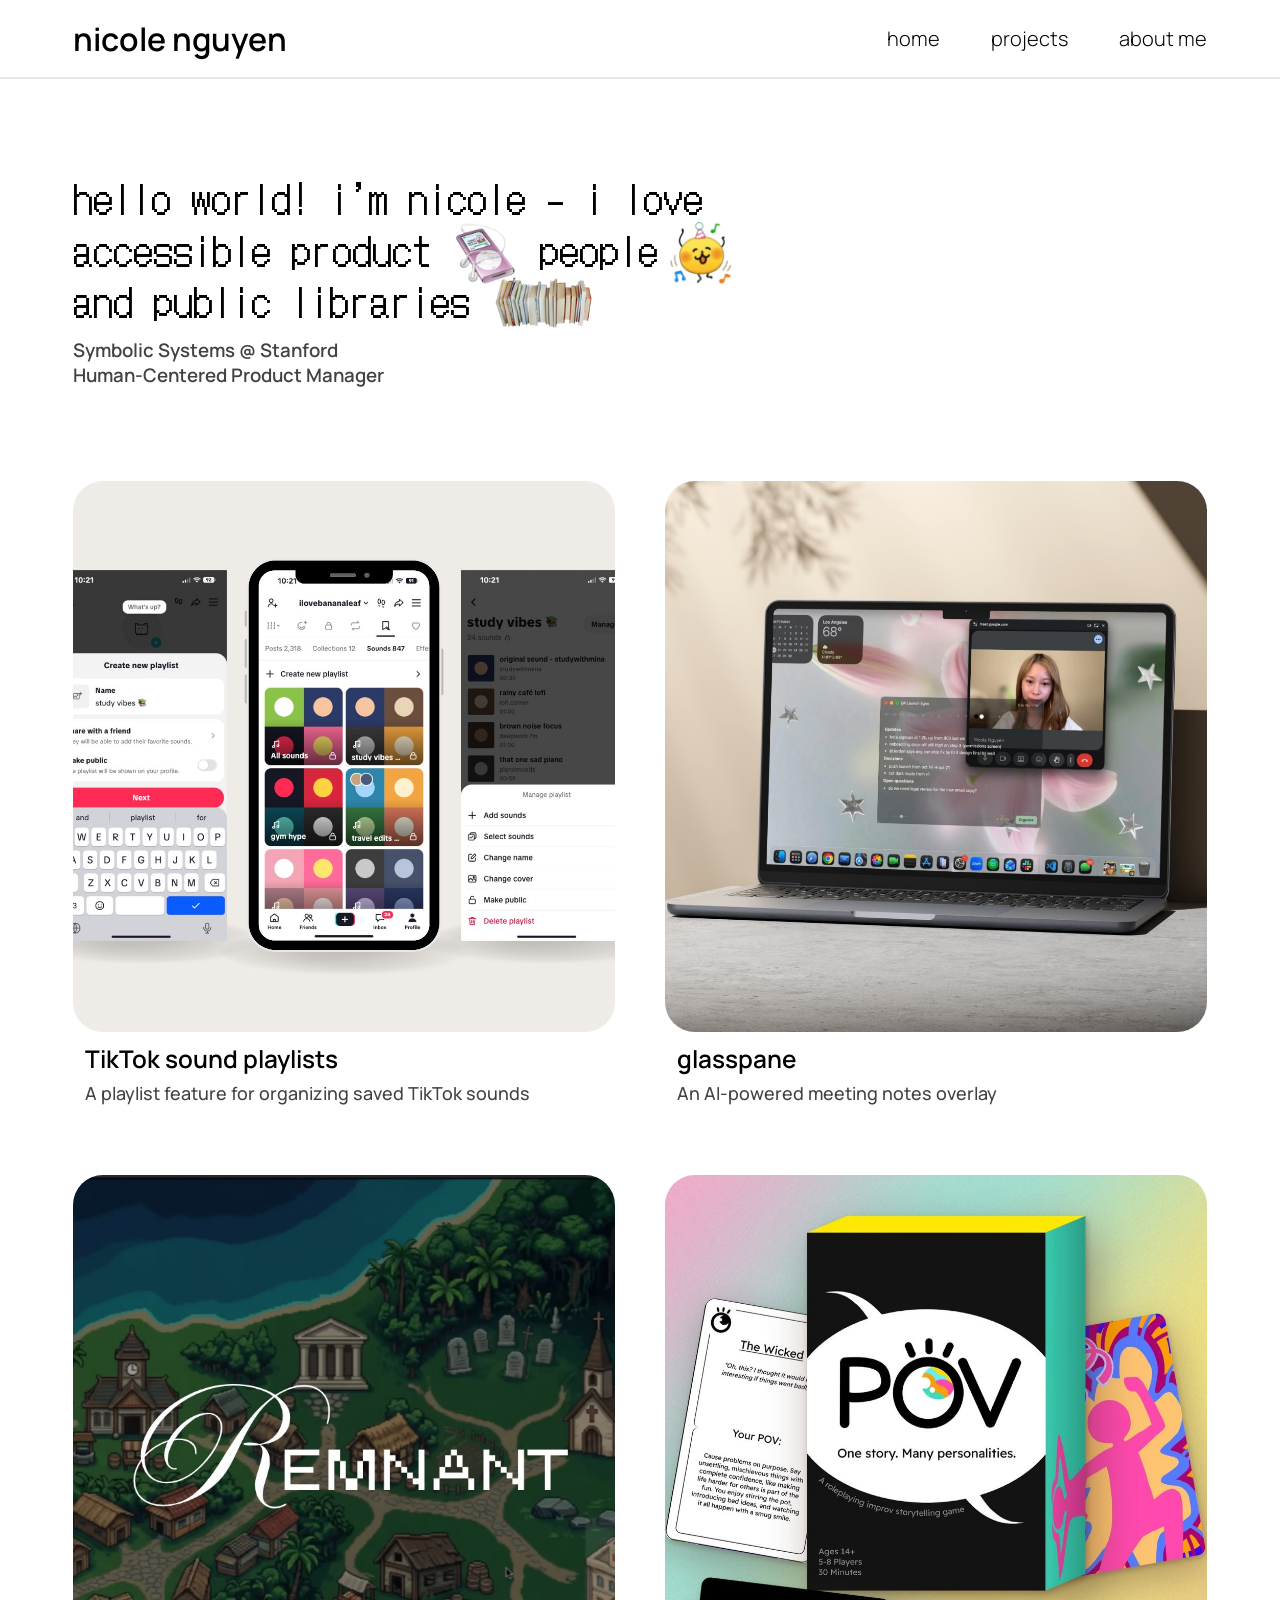
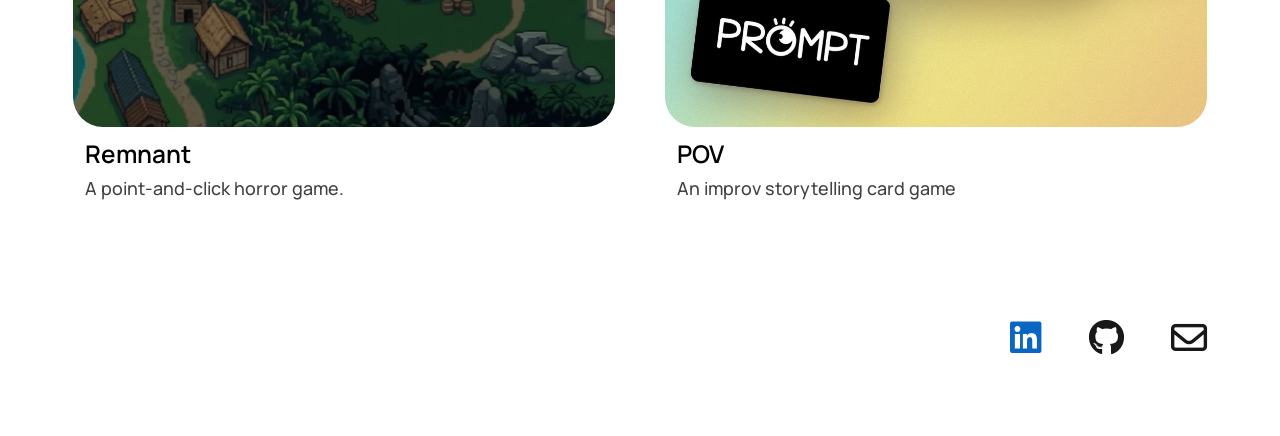
==== index.html @ 9eac242d "Add files via upload" ====
<!DOCTYPE html>
<html lang="en">
<head>
  <meta charset="UTF-8">
  <meta name="viewport" content="width=device-width, initial-scale=1">
  <title>Nicole Nguyen</title>
  <meta name="description" content="Nicole Nguyen: accessible product, people, and public libraries.">
  <link rel="preconnect" href="https://fonts.googleapis.com">
  <link rel="preconnect" href="https://fonts.gstatic.com" crossorigin>
  <link href="https://fonts.googleapis.com/css2?family=DotGothic16&family=Manrope:wght@200;300;400;500;600&display=swap" rel="stylesheet">
  <link rel="stylesheet" href="https://cdnjs.cloudflare.com/ajax/libs/font-awesome/6.5.1/css/all.min.css">
  <link rel="stylesheet" href="styles.css">
</head>
<body>

  <header class="site-header">
    <div class="wrap">
      <a class="logo" href="index.html">nicole nguyen</a>
      <nav class="menu" aria-label="Main">
        <a href="index.html" aria-current="page">home</a>
        <a href="index.html#projects">projects</a>
        <a href="about.html">about me</a>
      </nav>
    </div>
  </header>

  <main>
    <section class="hero wrap">
      <h1>
        hello world! i’m nicole - i love<br>
        accessible product <img class="sticker-inline flip" src="assets/sticker-product.png" alt="">
        people <img class="sticker-inline sticker-people" src="assets/sticker-people.png" alt=""><br>
        and public libraries <img class="sticker-inline sticker-lg" src="assets/sticker-libraries.png" alt="">
      </h1>
      <p class="hero-sub">Symbolic Systems @ Stanford<br>Human-Centered Product Manager</p>
    </section>

    <section id="projects" class="projects" aria-label="Projects">
      <a class="card" href="projects/tiktok.html">
        <div class="mockup" style="background-image: url('assets/mockup-tiktok.jpg')" aria-hidden="true"></div>
        <div class="card-text">
          <h2>TikTok sound playlists</h2>
          <p>A playlist feature for organizing saved TikTok sounds</p>
        </div>
      </a>
      <a class="card" href="projects/glasspane.html">
        <div class="mockup" style="background-image: url('assets/mockup-glasspane.jpg')" aria-hidden="true"></div>
        <div class="card-text">
          <h2>glasspane</h2>
          <p>An AI-powered meeting notes overlay</p>
        </div>
      </a>
      <a class="card" href="projects/remnant.html">
        <div class="mockup" style="background-image: url('assets/mockup-remnant.jpg')" aria-hidden="true"></div>
        <div class="card-text">
          <h2>Remnant</h2>
          <p>A point-and-click horror game.</p>
        </div>
      </a>
      <a class="card" href="projects/pov.html">
        <div class="mockup" style="background-image: url('assets/mockup-pov.jpg')" aria-hidden="true"></div>
        <div class="card-text">
          <h2>POV</h2>
          <p>An improv storytelling card game</p>
        </div>
      </a>
    </section>

  </main>

  <footer class="site-footer">
    <div class="wrap">
      <a href="https://www.linkedin.com/in/nicoleunguyen/" aria-label="LinkedIn"><i class="fa-brands fa-linkedin icon-linkedin"></i></a>
      <a href="https://github.com/bjorwol" aria-label="GitHub"><i class="fa-brands fa-github"></i></a>
      <a href="mailto:nicoleunnguyen@gmail.com" aria-label="Email"><i class="fa-regular fa-envelope"></i></a>
    </div>
  </footer>

</body>
</html>
---- styles.css ----
/* ---------- tokens (from Figma) ---------- */
:root {
  --ink: #000000;
  --ink-soft: #454141;
  --rule: #e7e7e7;
  --panel: #f1f1f1;
  --bg: #ffffff;
  --pixel: "DotGothic16", "Courier New", monospace;
  --sans: "Manrope", "Helvetica Neue", Arial, sans-serif;
  --page: 1440px;
  --gutter: clamp(20px, 5.7vw, 82px);
}

* { box-sizing: border-box; }
html { scroll-behavior: smooth; }
@media (prefers-reduced-motion: reduce) { html { scroll-behavior: auto; } }

body {
  margin: 0;
  background: var(--bg);
  color: var(--ink);
  font-family: var(--sans);
  -webkit-font-smoothing: antialiased;
}

img { max-width: 100%; display: block; }
a { color: inherit; text-decoration: none; }
a:focus-visible { outline: 2px solid var(--ink); outline-offset: 4px; border-radius: 4px; }

.wrap { max-width: var(--page); margin: 0 auto; padding: 0 var(--gutter); }

/* ---------- header ---------- */
.site-header { border-bottom: 2px solid var(--rule); }
.site-header .wrap {
  display: flex; align-items: center; justify-content: space-between;
  min-height: 77px; gap: 20px; flex-wrap: wrap;
}
.logo { font-weight: 600; font-size: clamp(26px, 2.5vw, 36px); }
.menu { display: flex; gap: clamp(24px, 4vw, 56px); font-weight: 300; font-size: 20px; }
.menu a:hover { text-decoration: underline; text-underline-offset: 4px; }

/* ---------- hero ---------- */
.hero { padding-top: clamp(80px, 11vw, 158px); padding-bottom: clamp(80px, 9vw, 130px); }
.hero h1 {
  font-family: var(--pixel); font-weight: 400;
  font-size: clamp(28px, 3.1vw, 45px); line-height: 1.3; margin: 0;
}
.sticker-inline {
  display: inline-block; vertical-align: middle; height: 1.6em; width: auto;
  margin: -0.4em 0.1em -0.3em;
}
.flip { transform: scaleX(-1); }

/* ---------- projects ---------- */
.projects {
  display: grid; grid-template-columns: repeat(2, 1fr); gap: 70px 50px;
  max-width: 1170px; margin: 0 auto; padding: 0 var(--gutter); box-sizing: content-box;
}
.mockup {
  width: 100%; aspect-ratio: 560 / 570;
  border-radius: 30px; background: var(--panel);
}
.card-text { padding: 10px 12px 0; }
.card h2 { font-weight: 600; font-size: clamp(22px, 1.9vw, 27px); margin: 0 0 6px; }
.card p { color: var(--ink-soft); font-weight: 500; font-size: clamp(17px, 1.4vw, 20px); margin: 0; }
a.card:hover h2 { text-decoration: underline; text-underline-offset: 4px; }

/* ---------- bio ---------- */
.bio {
  display: flex; align-items: center; justify-content: center; gap: 62px;
  padding: clamp(80px, 10vw, 150px) var(--gutter) 60px;
  max-width: var(--page); margin: 0 auto; position: relative;
}
.portrait { width: 305px; height: 305px; border-radius: 50%; object-fit: cover; object-position: center 30%; flex-shrink: 0; background: var(--panel); }
.bio-text { max-width: 831px; }
.bio-text h2 { font-family: var(--pixel); font-weight: 400; font-size: 30px; margin: 0 0 14px; display: flex; align-items: center; gap: 14px; }
.bio-text h2 img { height: 60px; width: auto; }
.bio-text p { color: var(--ink-soft); font-size: 20px; line-height: 1.35; margin: 0 0 7px; }

/* ---------- resume columns ---------- */
.resume {
  display: grid; grid-template-columns: 1fr 1fr; gap: 60px;
  max-width: 1170px; margin: 0 auto; padding: 40px var(--gutter) 90px;
  position: relative;
}
.resume-col { display: flex; flex-direction: column; gap: 40px; }
.block h3 { font-weight: 600; font-size: 27px; margin: 0 0 14px; display: flex; align-items: flex-end; gap: 10px; }
.block h3 img { height: 105px; width: auto; margin-bottom: -10px; }
.block ul { list-style: none; margin: 0 0 0 10px; padding: 0 0 0 20px; border-left: 2px solid var(--ink-soft); }
.block li { margin-bottom: 28px; font-size: 20px; line-height: 1.2; }
.block li:last-child { margin-bottom: 4px; }
.org { font-weight: 500; }
.year { font-size: 16px; color: var(--ink-soft); margin-left: 6px; }
.title { display: block; font-weight: 300; color: var(--ink-soft); margin-top: 4px; }
.sticker-float { position: absolute; width: 105px; height: auto; }

/* ---------- photo strip ---------- */
.photos { display: grid; grid-template-columns: 601fr 552fr 560fr; overflow: hidden; }
.photos img { width: 100%; height: clamp(200px, 26.8vw, 386px); object-fit: cover; background: var(--panel); }

/* ---------- footer ---------- */
.site-footer .wrap { display: flex; justify-content: flex-end; gap: 47px; padding-top: 120px; padding-bottom: 80px; }
.site-footer i { font-size: 36px; color: #191717; }
.site-footer .icon-linkedin { color: #0A66C2; }

/* ---------- project detail page ---------- */
.detail { max-width: 1065px; margin: 0 auto; padding: clamp(60px, 9vw, 130px) var(--gutter) 90px; box-sizing: content-box; }
.detail h1 { font-family: var(--pixel); font-weight: 400; font-size: clamp(32px, 3.1vw, 45px); margin: 0 0 40px; }
.detail-hero { width: 100%; aspect-ratio: 1046 / 600; border-radius: 30px; background: var(--panel); object-fit: cover; }
.meta { display: grid; grid-template-columns: repeat(4, 1fr); gap: 30px; padding: 30px 0 0; }
.meta h2 { font-weight: 600; font-size: 24px; margin: 0 0 8px; }
.meta p, .meta li { color: var(--ink-soft); font-weight: 600; font-size: 20px; margin: 0; line-height: 1.35; }
.meta ul { list-style: none; padding: 0; margin: 0; }
.overview { margin-top: 90px; }
.overview h2 { font-weight: 600; font-size: 40px; margin: 0 0 24px; }
.overview p { color: var(--ink-soft); font-size: 24px; line-height: 1.4; margin: 0 0 20px; max-width: 1046px; }
.back { display: inline-block; margin-top: 50px; font-size: 20px; font-weight: 500; text-decoration: underline; text-underline-offset: 4px; }

/* ---------- responsive ---------- */
@media (max-width: 960px) {
  .projects { grid-template-columns: 1fr; gap: 40px; padding: 0 var(--gutter); }
  .bio { flex-direction: column; text-align: left; gap: 30px; }
  .portrait { width: 220px; height: 220px; }
  .resume { grid-template-columns: 1fr; }
  .sticker-float { display: none; }
  .meta { grid-template-columns: 1fr 1fr; padding-left: 0; }
  .photos { grid-template-columns: 1fr; }
  .site-footer .wrap { justify-content: center; padding-top: 70px; }
}
.sticker-lg { height: 2.4em; margin-top: -0.8em; margin-bottom: -0.7em; }

/* ---------- hover motion ---------- */
.mockup,
.sticker-inline, .bio-text h2 img, .block h3 img, .sticker-float {
  transition: transform 0.25s ease;
}
.card { display: block; }
.card:hover .mockup, .card:focus-visible .mockup { transform: scale(1.03); }
.sticker-inline:hover, .bio-text h2 img:hover, .block h3 img:hover, .sticker-float:hover { transform: scale(1.12); }
.flip:hover { transform: scale(-1.12, 1.12); }

/* TikTok work-in-progress card */
.card-wip { cursor: default; outline: none; }
.card-wip:focus-visible .mockup { outline: 2px solid var(--ink); outline-offset: 4px; }
.card-wip .mockup { display: flex; align-items: center; justify-content: center; }
.wip-label {
  font-family: var(--pixel); font-size: clamp(24px, 2.4vw, 36px); line-height: 1.3;
  text-align: center; color: var(--ink);
  opacity: 0; transition: opacity 0.25s ease;
}
.card-wip:hover .wip-label, .card-wip:focus-visible .wip-label { opacity: 1; }
@media (hover: none) { .wip-label { opacity: 1; } }

@media (prefers-reduced-motion: reduce) {
  .mockup, .sticker-inline, .bio-text h2 img, .block h3 img, .sticker-float, .wip-label { transition: none; }
}

/* ---------- case study sections ---------- */
.case { margin-top: 90px; }
.case h2 { font-weight: 600; font-size: 40px; margin: 0 0 24px; }
.case p { color: var(--ink-soft); font-size: 24px; line-height: 1.4; margin: 0; max-width: 1046px; }
.boxes { display: grid; gap: 24px; margin-top: 32px; }
.boxes-3 { grid-template-columns: repeat(3, 1fr); }
.boxes-2 { grid-template-columns: repeat(2, 1fr); }
.box { background: var(--panel); border-radius: 30px; padding: 32px; }
.box h3 { font-weight: 600; font-size: 24px; line-height: 1.35; margin: 0 0 12px; }
.box p { font-size: 20px; line-height: 1.4; }
.detail .overview { margin-top: 90px; }
.detail-photos { display: grid; grid-template-columns: repeat(3, 1fr); margin-top: 0; }
.detail-photos img { width: 100%; height: clamp(200px, 26.8vw, 386px); object-fit: cover; }
.detail + .detail-photos { margin-top: 0; }
@media (max-width: 960px) {
  .boxes-3, .boxes-2 { grid-template-columns: 1fr; }
  .detail-photos { grid-template-columns: 1fr; }
}

/* ---------- mobile and tablet refinements ---------- */
@media (max-width: 960px) {
  /* keep the 3 project cards side by side on tablets */
  .projects { grid-template-columns: repeat(2, 1fr); gap: 48px 24px; }
  .card-text { padding: 10px 4px 0; }
  .wip-label { font-size: clamp(16px, 2.6vw, 24px); }
  .case { margin-top: 64px; }
  .case h2, .overview h2 { font-size: clamp(28px, 4vw, 36px); margin-bottom: 16px; }
  .case p, .overview p { font-size: clamp(17px, 2.4vw, 22px); }
  .box { padding: 24px; }
  .box h3 { font-size: 20px; }
  .box p { font-size: 17px; }
}
@media (max-width: 700px) {
  /* stack cards on phones, capped so they don't balloon */
  .projects { grid-template-columns: 1fr; gap: 40px; max-width: 460px; }
  .card-text { padding: 10px 12px 0; }
  .wip-label { font-size: 26px; }
}
@media (max-width: 600px) {
  /* let the hero text wrap naturally instead of at the desktop line breaks */
  .hero h1 br { display: none; }
  .hero { padding-top: 56px; padding-bottom: 56px; }
  .bio { padding-top: 72px; }
  .bio-text h2 { font-size: 24px; }
  .bio-text h2 img { height: 44px; }
  .bio-text p { font-size: 17px; }
  .block h3 { font-size: 24px; }
  .block h3 img { height: 80px; }
  .block li { font-size: 17px; }
  .detail { padding-top: 48px; }
  .detail h1 { margin-bottom: 24px; }
  .detail-hero { border-radius: 20px; }
  .meta { gap: 24px 16px; }
  .meta h2 { font-size: 20px; }
  .meta p, .meta li { font-size: 16px; }
  .case { margin-top: 48px; }
  .box { border-radius: 20px; }
  .boxes { gap: 16px; margin-top: 24px; }
  .site-footer .wrap { gap: 36px; padding-top: 56px; padding-bottom: 48px; }
}
@media (max-width: 480px) {
  /* header on one line */
  .site-header .wrap { flex-wrap: nowrap; min-height: 64px; }
  .logo { font-size: 20px; white-space: nowrap; }
  .menu { gap: 16px; font-size: 15px; white-space: nowrap; }
}
@media (max-width: 380px) {
  .site-header .wrap { flex-wrap: wrap; justify-content: space-between; padding-top: 14px; padding-bottom: 14px; row-gap: 8px; }
  .menu { gap: 14px; }
}
@media (max-width: 380px) {
  .hero h1 { font-size: 24px; }
}
/* touch screens: skip the hover grow so nothing gets stuck enlarged after a tap */
@media (hover: none) {
  .card:hover .mockup, .sticker-inline:hover, .bio-text h2 img:hover,
  .block h3 img:hover, .sticker-float:hover { transform: none; }
  .flip:hover { transform: scaleX(-1); }
}
/* mockup and hero images: grey shows until the image file is added to assets/ */
.mockup, .detail-hero { background-color: var(--panel); background-size: cover; background-position: center; background-repeat: no-repeat; }
/* pull the "people" sticker closer to its word, like the Figma layout */
.sticker-people { margin-left: -0.25em; }
/* land "about me" closer to the bio instead of in the whitespace above it */
#about { scroll-margin-top: calc(48px - clamp(80px, 10vw, 150px)); }
@media (max-width: 600px) { #about { scroll-margin-top: -24px; } }

/* photo row that sits between two case study sections */
.detail-rest { padding-top: 90px; }
.detail-rest > .case:first-child { margin-top: 0; }
.photo-slot { background: var(--panel); height: clamp(200px, 26.8vw, 386px); }
@media (max-width: 960px) { .detail-rest { padding-top: 64px; } .detail:not(.detail-rest) { padding-bottom: 64px; } }
@media (max-width: 600px) { .detail-rest { padding-top: 48px; } .detail:not(.detail-rest) { padding-bottom: 48px; } }

.detail-photos-2 { grid-template-columns: repeat(2, 1fr); }
.detail-photos-2 img { height: auto; aspect-ratio: 720 / 386; }
@media (max-width: 960px) { .detail-photos-2 { grid-template-columns: 1fr; } }
/* keep each box's text vertically centered when boxes in a row share a height */
.box { display: flex; flex-direction: column; justify-content: center; }

/* subtitle under the hero heading: Manrope SemiBold 30 */
.hero-sub { font-family: 'Manrope', sans-serif; font-weight: 600; font-size: clamp(15px, 1.46vw, 21px); line-height: 1.35; color: var(--ink-soft); margin: 12px 0 0; }
@media (max-width: 600px) { .hero-sub { margin-top: 10px; } }

/* equal breathing room above the title and below the subtitle */
.hero { padding-top: clamp(44px, 7.2vw, 104px); padding-bottom: clamp(44px, 7.2vw, 104px); }
@media (max-width: 600px) { .hero { padding-top: 40px; padding-bottom: 40px; } }

/* about page: same breathing room under the header as the home title */
.about-page .bio { padding-top: clamp(44px, 7.2vw, 104px); }
@media (max-width: 600px) { .about-page .bio { padding-top: 40px; } }

/* captioned figure inside a case study section */
.case-figure { margin: 32px 0 0; }
.case-figure img { display: block; width: 100%; height: auto; border-radius: 30px; }
.case-figure figcaption { margin-top: 16px; font-size: 18px; line-height: 1.4; color: var(--ink-soft); }
@media (max-width: 600px) { .case-figure img { border-radius: 20px; } .case-figure figcaption { font-size: 15px; } }
/* mind map shown at a comfortable size instead of the full column */
.case-figure { max-width: 560px; }
.case-figure { margin-left: auto; margin-right: auto; }
.case-figure figcaption { text-align: center; }

/* figures sit 90px below the paragraph, like a full section gap */
.case-figure { margin-top: 90px; }
/* two figures side by side (POV concept map + MDA), each the size of Remnant's mind map */
.figure-pair {
  display: grid; grid-template-columns: repeat(2, minmax(0, 560px)); gap: 32px; justify-content: center;
  width: min(1152px, calc(100vw - 2 * var(--gutter))); margin: 90px 0 0 50%; transform: translateX(-50%);
}
.figure-pair .case-figure { margin: 0; max-width: none; }
/* two-image row with a caption under each image */
.row-fig { margin: 0; }
.row-fig figcaption { max-width: 560px; margin: 16px auto 0; padding: 0 16px; text-align: center; font-size: 18px; line-height: 1.4; color: var(--ink-soft); }
.row-fig figcaption strong { font-weight: 600; }
.detail-photos-2 .photo-slot { height: auto; aspect-ratio: 720 / 386; background-size: cover; background-position: center; }
@media (max-width: 960px) {
  .case-figure, .figure-pair { margin-top: 64px; }
  .row-fig + .row-fig { margin-top: 24px; }
}
@media (max-width: 600px) {
  .case-figure, .figure-pair { margin-top: 48px; }
  .figure-pair { grid-template-columns: 1fr; gap: 32px; }
  .row-fig figcaption { font-size: 15px; }
}
.figure-pair img { aspect-ratio: 560 / 394; object-fit: cover; }

/* back link placed after a closing photo row */
.detail-back { padding-top: 50px; padding-bottom: 0; }
.detail-back .back { margin-top: 0; }
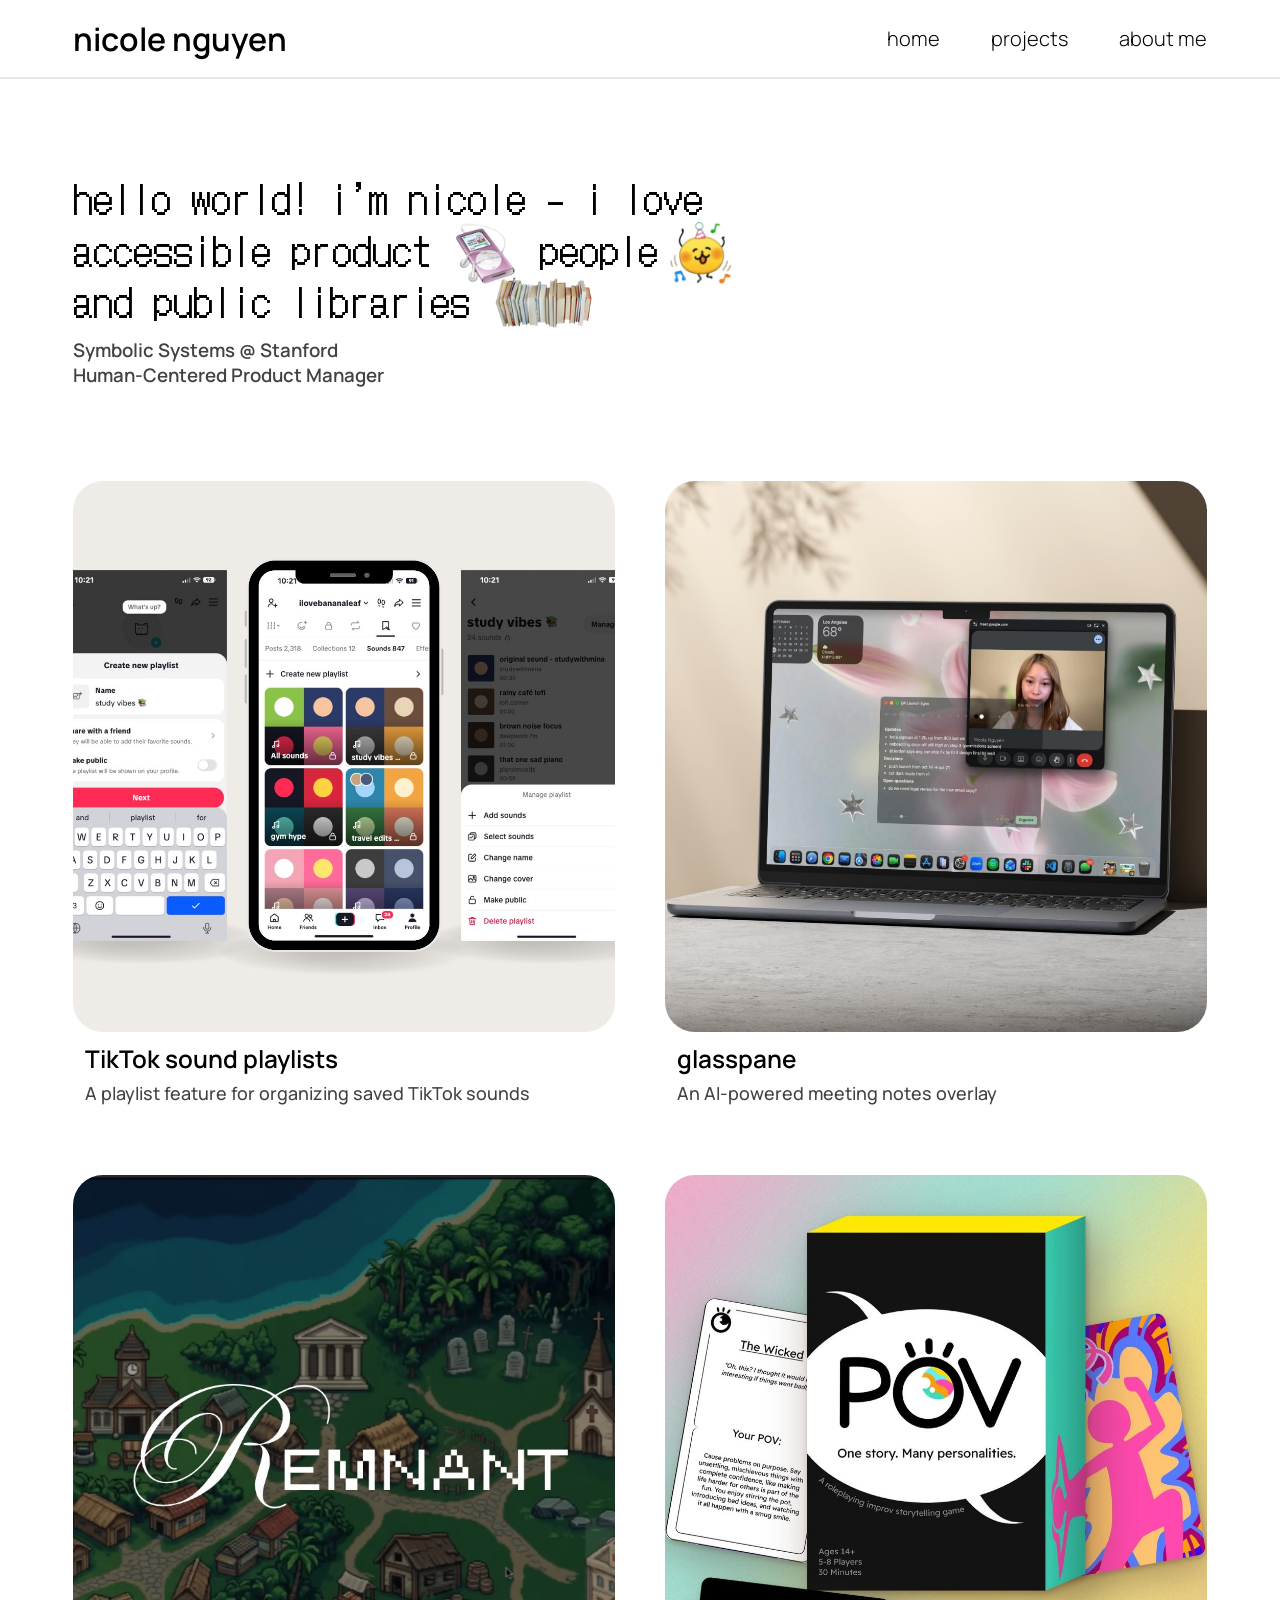
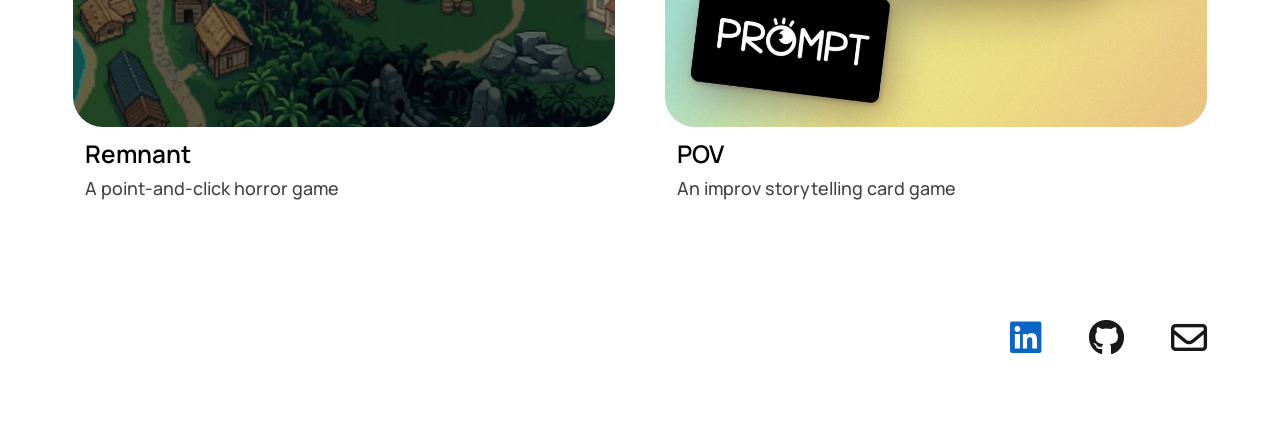
==== commit 3ad0fe80: "Update game description for Remnant Removed the period from the game description." ====
--- a/index.html
+++ b/index.html
@@ -3,7 +3,7 @@
 <head>
   <meta charset="UTF-8">
   <meta name="viewport" content="width=device-width, initial-scale=1">
-  <title>Nicole Nguyen</title>
+  <title>nicole nguyen</title>
   <meta name="description" content="Nicole Nguyen: accessible product, people, and public libraries.">
   <link rel="preconnect" href="https://fonts.googleapis.com">
   <link rel="preconnect" href="https://fonts.gstatic.com" crossorigin>
@@ -54,7 +54,7 @@
         <div class="mockup" style="background-image: url('assets/mockup-remnant.jpg')" aria-hidden="true"></div>
         <div class="card-text">
           <h2>Remnant</h2>
-          <p>A point-and-click horror game.</p>
+          <p>A point-and-click horror game</p>
         </div>
       </a>
       <a class="card" href="projects/pov.html">
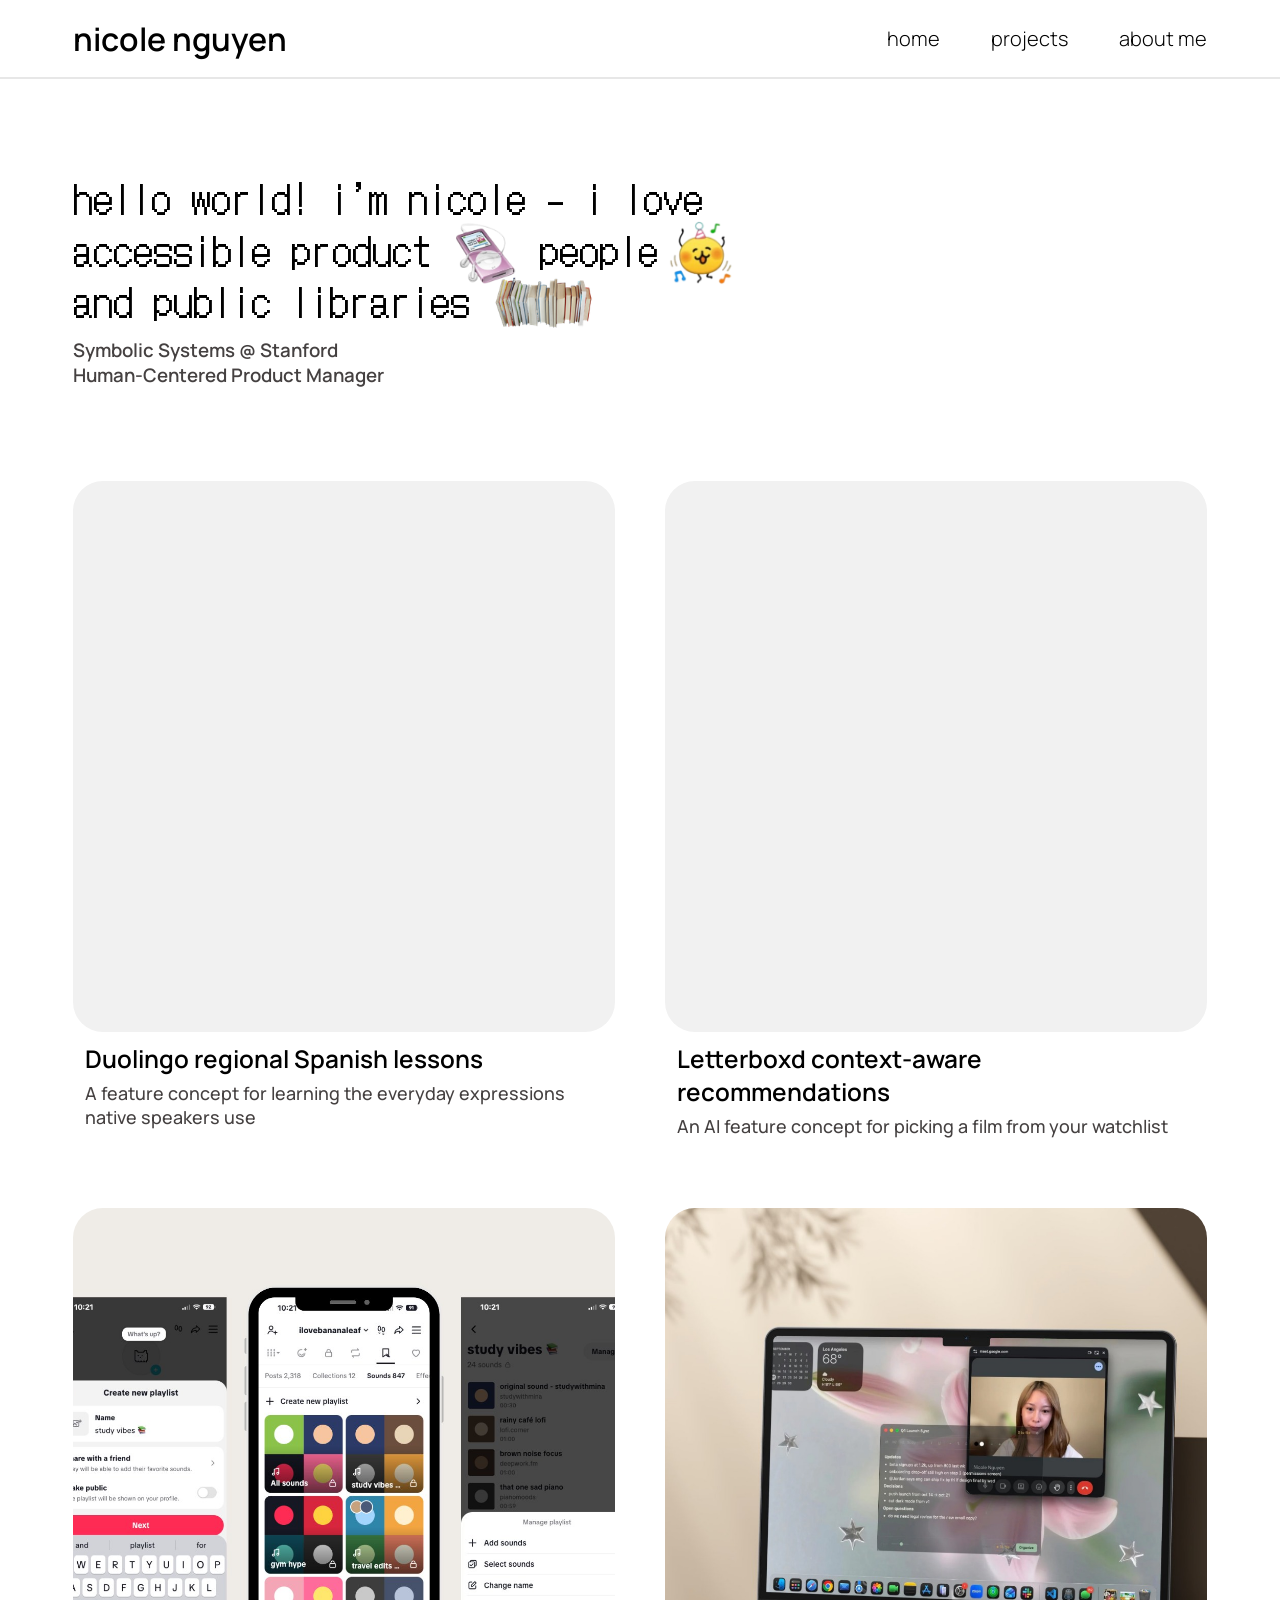
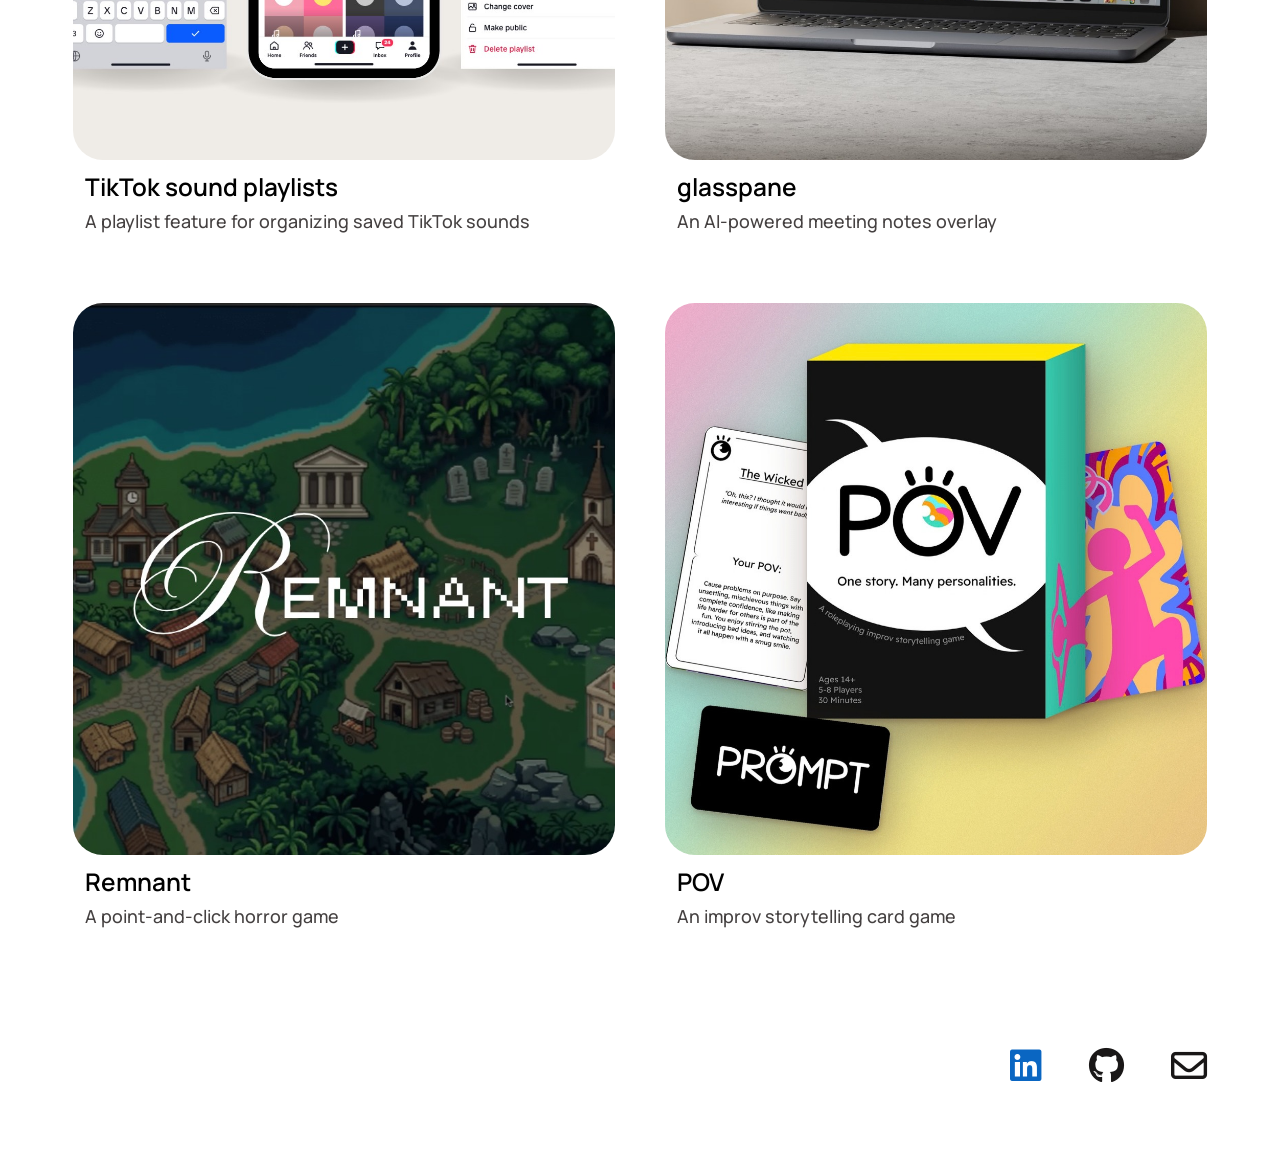
==== commit 1a156d6d: "Add files via upload add Duolingo and letterboxd case studies" ====
--- a/index.html
+++ b/index.html
@@ -3,8 +3,18 @@
 <head>
   <meta charset="UTF-8">
   <meta name="viewport" content="width=device-width, initial-scale=1">
-  <title>nicole nguyen</title>
-  <meta name="description" content="Nicole Nguyen: accessible product, people, and public libraries.">
+  <title>Nicole Nguyen</title>
+  <meta name="description" content="Human-centered product manager studying Human-Computer Interaction at Stanford. Case studies in product scoping, usability testing, and AI product design.">
+  <meta property="og:type" content="website">
+  <meta property="og:site_name" content="Nicole Nguyen">
+  <meta property="og:title" content="Nicole Nguyen | Product Portfolio">
+  <meta property="og:description" content="Human-centered product manager studying Human-Computer Interaction at Stanford. Case studies in product scoping, usability testing, and AI product design.">
+  <meta property="og:url" content="https://nicoleunguyen.com/">
+  <meta property="og:image" content="https://nicoleunguyen.com/assets/og-image.jpg">
+  <meta name="twitter:card" content="summary_large_image">
+  <link rel="icon" href="favicon.ico" sizes="any">
+  <link rel="icon" type="image/png" sizes="32x32" href="favicon-32.png">
+  <link rel="apple-touch-icon" href="apple-touch-icon.png">
   <link rel="preconnect" href="https://fonts.googleapis.com">
   <link rel="preconnect" href="https://fonts.gstatic.com" crossorigin>
   <link href="https://fonts.googleapis.com/css2?family=DotGothic16&family=Manrope:wght@200;300;400;500;600&display=swap" rel="stylesheet">
@@ -36,6 +46,20 @@
     </section>
 
     <section id="projects" class="projects" aria-label="Projects">
+      <a class="card" href="projects/duolingo.html">
+        <div class="mockup" style="background-image: url('assets/mockup-duolingo.jpg')" aria-hidden="true"></div>
+        <div class="card-text">
+          <h2>Duolingo regional Spanish lessons</h2>
+          <p>A feature concept for learning the everyday expressions native speakers use</p>
+        </div>
+      </a>
+      <a class="card" href="projects/letterboxd.html">
+        <div class="mockup" style="background-image: url('assets/mockup-letterboxd.jpg')" aria-hidden="true"></div>
+        <div class="card-text">
+          <h2>Letterboxd context-aware recommendations</h2>
+          <p>An AI feature concept for picking a film from your watchlist</p>
+        </div>
+      </a>
       <a class="card" href="projects/tiktok.html">
         <div class="mockup" style="background-image: url('assets/mockup-tiktok.jpg')" aria-hidden="true"></div>
         <div class="card-text">
--- a/styles.css
+++ b/styles.css
@@ -285,22 +285,81 @@
   width: min(1152px, calc(100vw - 2 * var(--gutter))); margin: 90px 0 0 50%; transform: translateX(-50%);
 }
 .figure-pair .case-figure { margin: 0; max-width: none; }
+.figure-pair img { aspect-ratio: 560 / 394; object-fit: cover; }
 /* two-image row with a caption under each image */
 .row-fig { margin: 0; }
 .row-fig figcaption { max-width: 560px; margin: 16px auto 0; padding: 0 16px; text-align: center; font-size: 18px; line-height: 1.4; color: var(--ink-soft); }
 .row-fig figcaption strong { font-weight: 600; }
 .detail-photos-2 .photo-slot { height: auto; aspect-ratio: 720 / 386; background-size: cover; background-position: center; }
+
+/* portrait phone mockups inside a case study column */
+.phone-row { display: grid; gap: 32px; margin-top: 32px; }
+.phone-row-1 { grid-template-columns: minmax(0, 420px); justify-content: center; }
+.phone-row-2 { grid-template-columns: repeat(2, minmax(0, 1fr)); }
+.phone-row-3 { grid-template-columns: repeat(3, minmax(0, 1fr)); }
+.phone-row figure { margin: 0; }
+.phone-row img { width: 100%; height: auto; border-radius: 30px; background: var(--panel); }
+.phone-row figcaption { margin-top: 16px; font-size: 18px; line-height: 1.4; color: var(--ink-soft); text-align: center; }
+.phone-row figcaption strong { display: block; font-weight: 600; color: var(--ink); margin-bottom: 4px; }
+
+/* scoring formula callout */
+.formula { background: var(--panel); border-radius: 30px; padding: 32px; margin-top: 32px; }
+.formula-eq { font-weight: 600; font-size: 28px; color: var(--ink); margin: 0 0 20px; }
+.formula-key { list-style: none; margin: 0; padding: 0; }
+.formula-key li { color: var(--ink-soft); font-size: 20px; line-height: 1.5; }
+.formula-key strong { font-weight: 600; color: var(--ink); }
+.formula-note { font-size: 17px; line-height: 1.45; color: var(--ink-soft); margin: 20px 0 0; font-style: italic; }
+
+/* table inside a case study */
+.table-wrap { margin-top: 32px; overflow-x: auto; }
+.case-table { border-collapse: collapse; width: 100%; font-size: 20px; color: var(--ink-soft); }
+.case-table th, .case-table td { text-align: left; padding: 18px 20px; border-bottom: 2px solid var(--rule); vertical-align: top; line-height: 1.4; }
+.case-table thead th { font-weight: 600; color: var(--ink); font-size: 20px; }
+.case-table tbody th { font-weight: 600; color: var(--ink); white-space: nowrap; }
+.case-table tbody tr:last-child th, .case-table tbody tr:last-child td { border-bottom: 0; }
+
+/* a short line of emphasis after a set of boxes */
+.case-note { margin-top: 32px !important; font-weight: 500; color: var(--ink) !important; }
+
+/* back link placed after a closing photo row */
+.detail-back { padding-top: 50px; padding-bottom: 0; }
+.detail-back .back { margin-top: 0; }
+
 @media (max-width: 960px) {
   .case-figure, .figure-pair { margin-top: 64px; }
   .row-fig + .row-fig { margin-top: 24px; }
+  .phone-row-3 { grid-template-columns: repeat(2, minmax(0, 1fr)); }
+  .formula-eq { font-size: 23px; }
+  .formula-key li { font-size: 17px; }
+  .case-table { font-size: 17px; }
+  .case-table th, .case-table td { padding: 14px; }
 }
 @media (max-width: 600px) {
   .case-figure, .figure-pair { margin-top: 48px; }
   .figure-pair { grid-template-columns: 1fr; gap: 32px; }
   .row-fig figcaption { font-size: 15px; }
-}
-.figure-pair img { aspect-ratio: 560 / 394; object-fit: cover; }
-
-/* back link placed after a closing photo row */
-.detail-back { padding-top: 50px; padding-bottom: 0; }
-.detail-back .back { margin-top: 0; }
+  .phone-row { gap: 24px; }
+  .phone-row-2, .phone-row-3 { grid-template-columns: 1fr; max-width: 360px; margin-left: auto; margin-right: auto; }
+  .phone-row img { border-radius: 20px; }
+  .phone-row figcaption { font-size: 15px; }
+  .formula { border-radius: 20px; padding: 24px; }
+  .formula-eq { font-size: 20px; }
+  .case-table th, .case-table td { padding: 12px 10px; font-size: 15px; }
+  .case-table tbody th { white-space: normal; }
+}
+.formula-key li { margin-bottom: 10px; }
+.formula-key li:last-child { margin-bottom: 0; }
+
+/* single centred screen band, same height as a 2-up row */
+.detail-photos-1 { grid-template-columns: minmax(0, 720px); justify-content: center; }
+.detail-photos-1 img { height: auto; aspect-ratio: 720 / 386; }
+.detail-photos-3 img { height: auto; aspect-ratio: 480 / 386; }
+.detail-photos-3 .row-fig figcaption { max-width: 420px; }
+@media (max-width: 960px) {
+  .detail-photos-3 { grid-template-columns: 1fr; }
+  .detail-photos-3 .row-fig + .row-fig, .detail-photos-1 .row-fig + .row-fig { margin-top: 24px; }
+}
+
+/* four boxes sit as a 2x2 grid rather than one narrow row */
+.boxes-4 { grid-template-columns: repeat(2, 1fr); }
+@media (max-width: 960px) { .boxes-4 { grid-template-columns: 1fr; } }
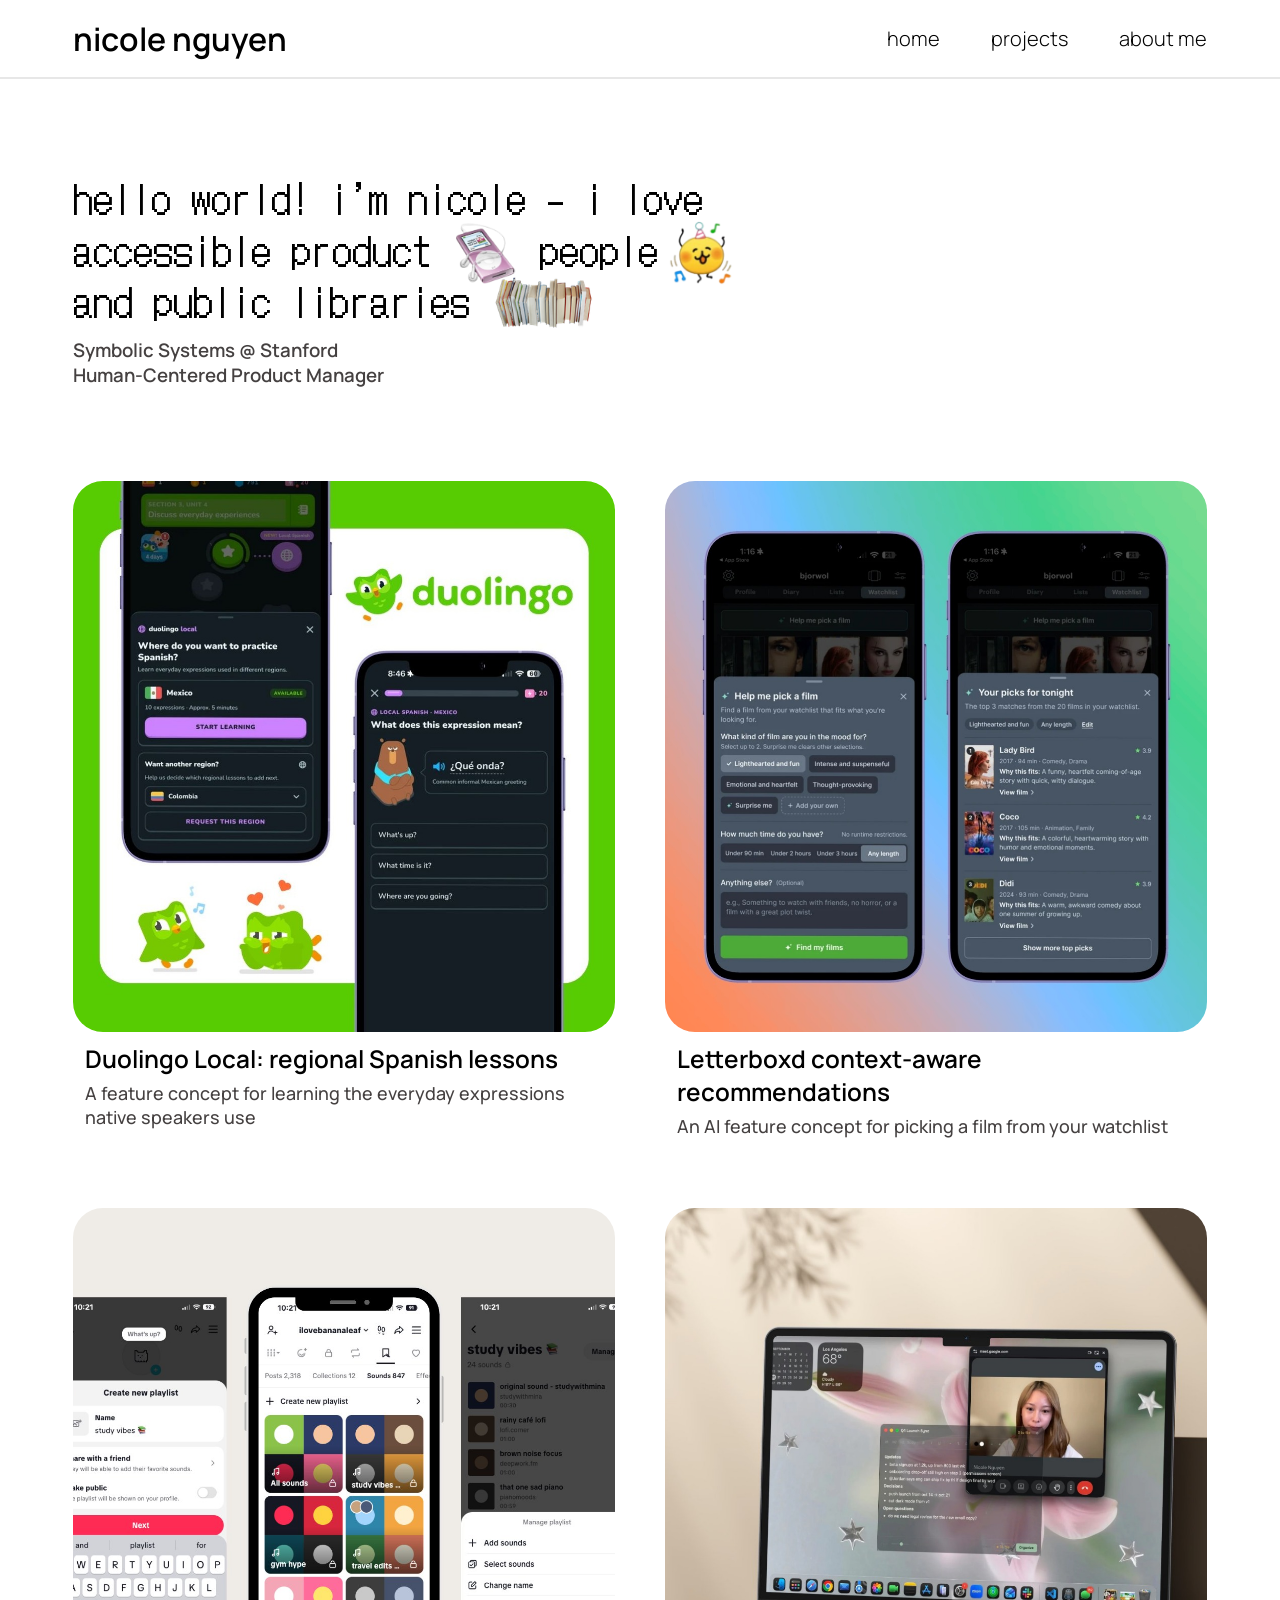
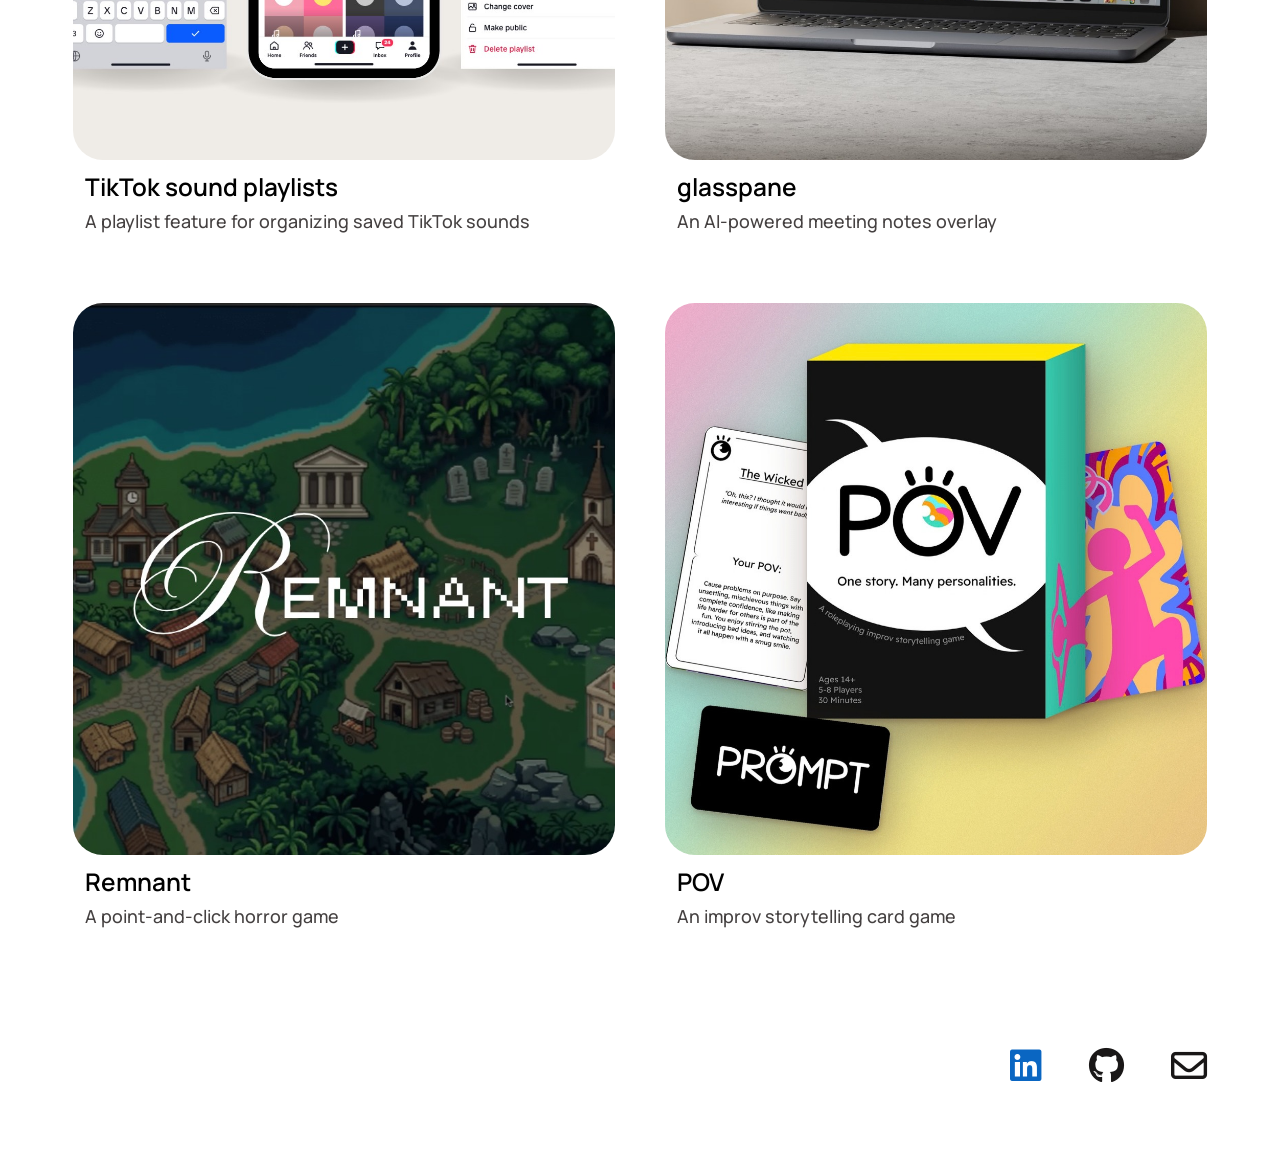
==== commit ad719305: "Update project title for Duolingo card" ====
--- a/index.html
+++ b/index.html
@@ -49,7 +49,7 @@
       <a class="card" href="projects/duolingo.html">
         <div class="mockup" style="background-image: url('assets/mockup-duolingo.jpg')" aria-hidden="true"></div>
         <div class="card-text">
-          <h2>Duolingo regional Spanish lessons</h2>
+          <h2>Duolingo Local: regional Spanish lessons</h2>
           <p>A feature concept for learning the everyday expressions native speakers use</p>
         </div>
       </a>
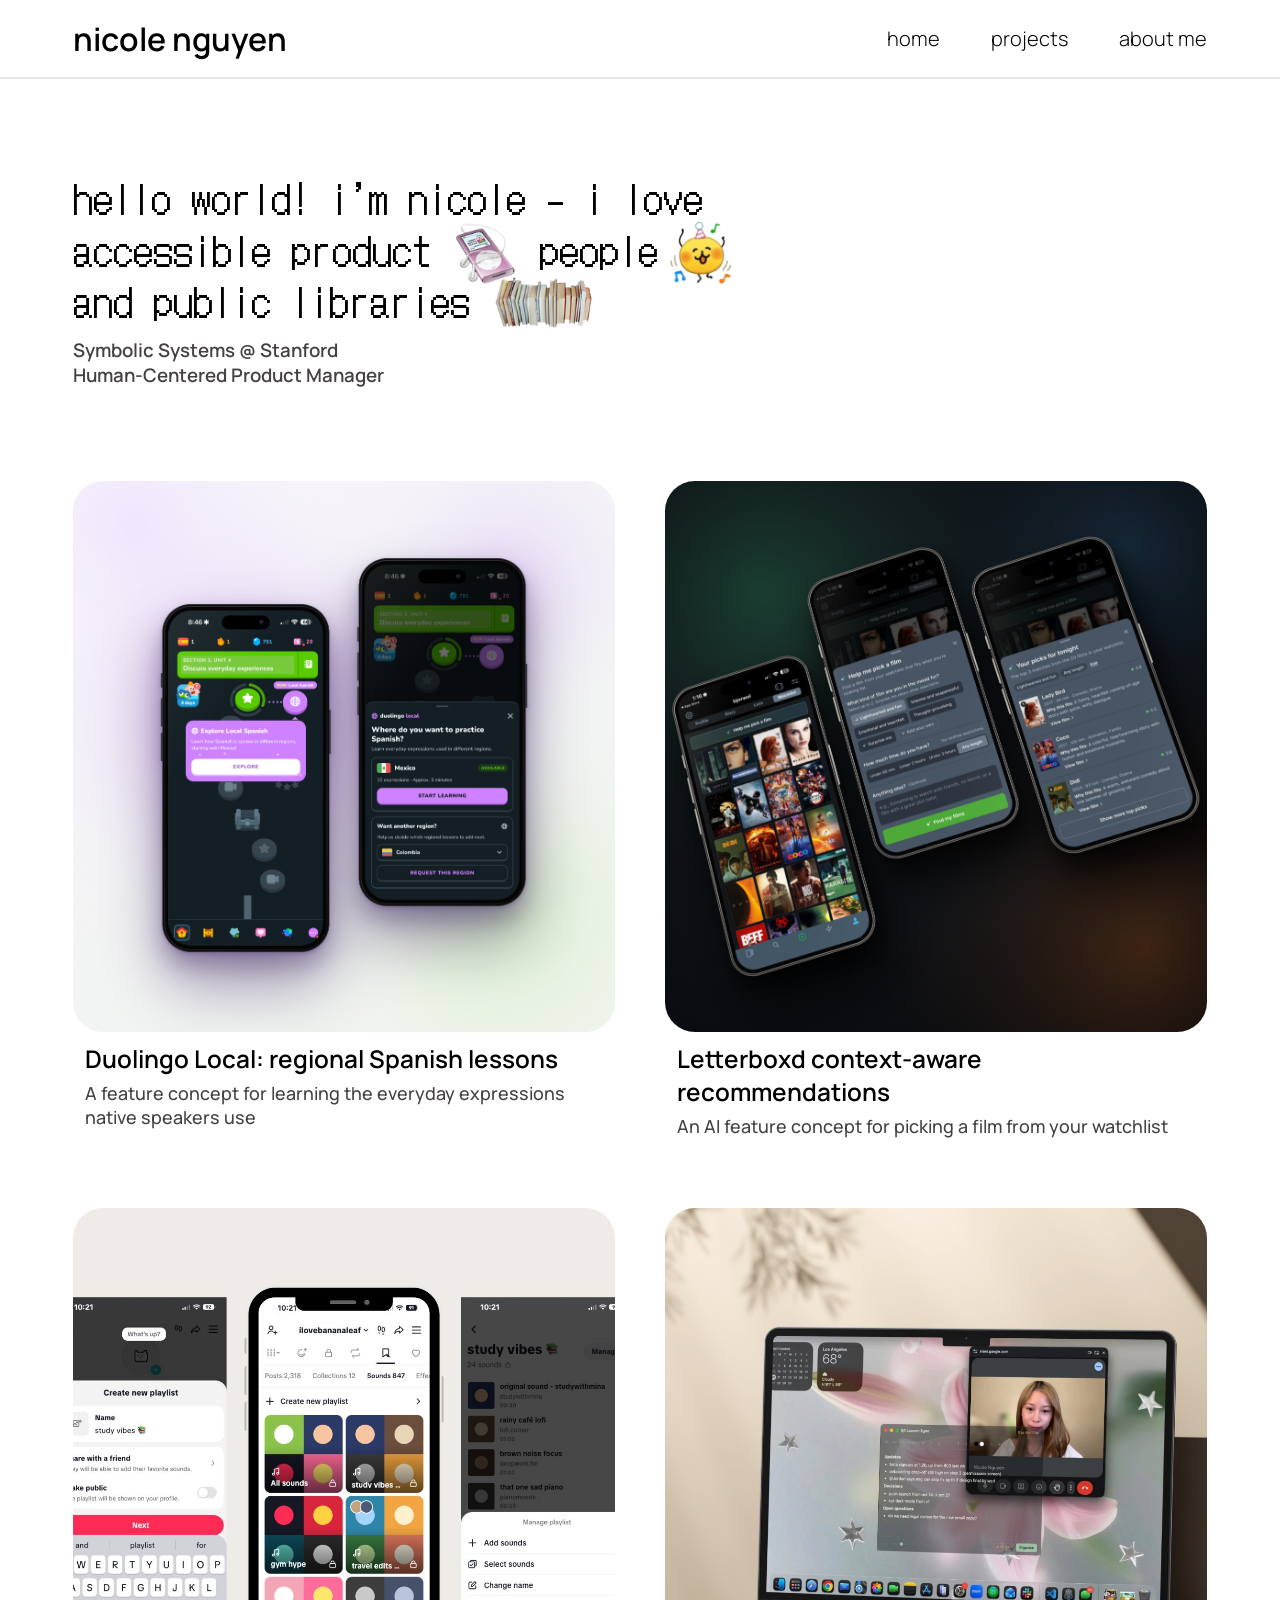
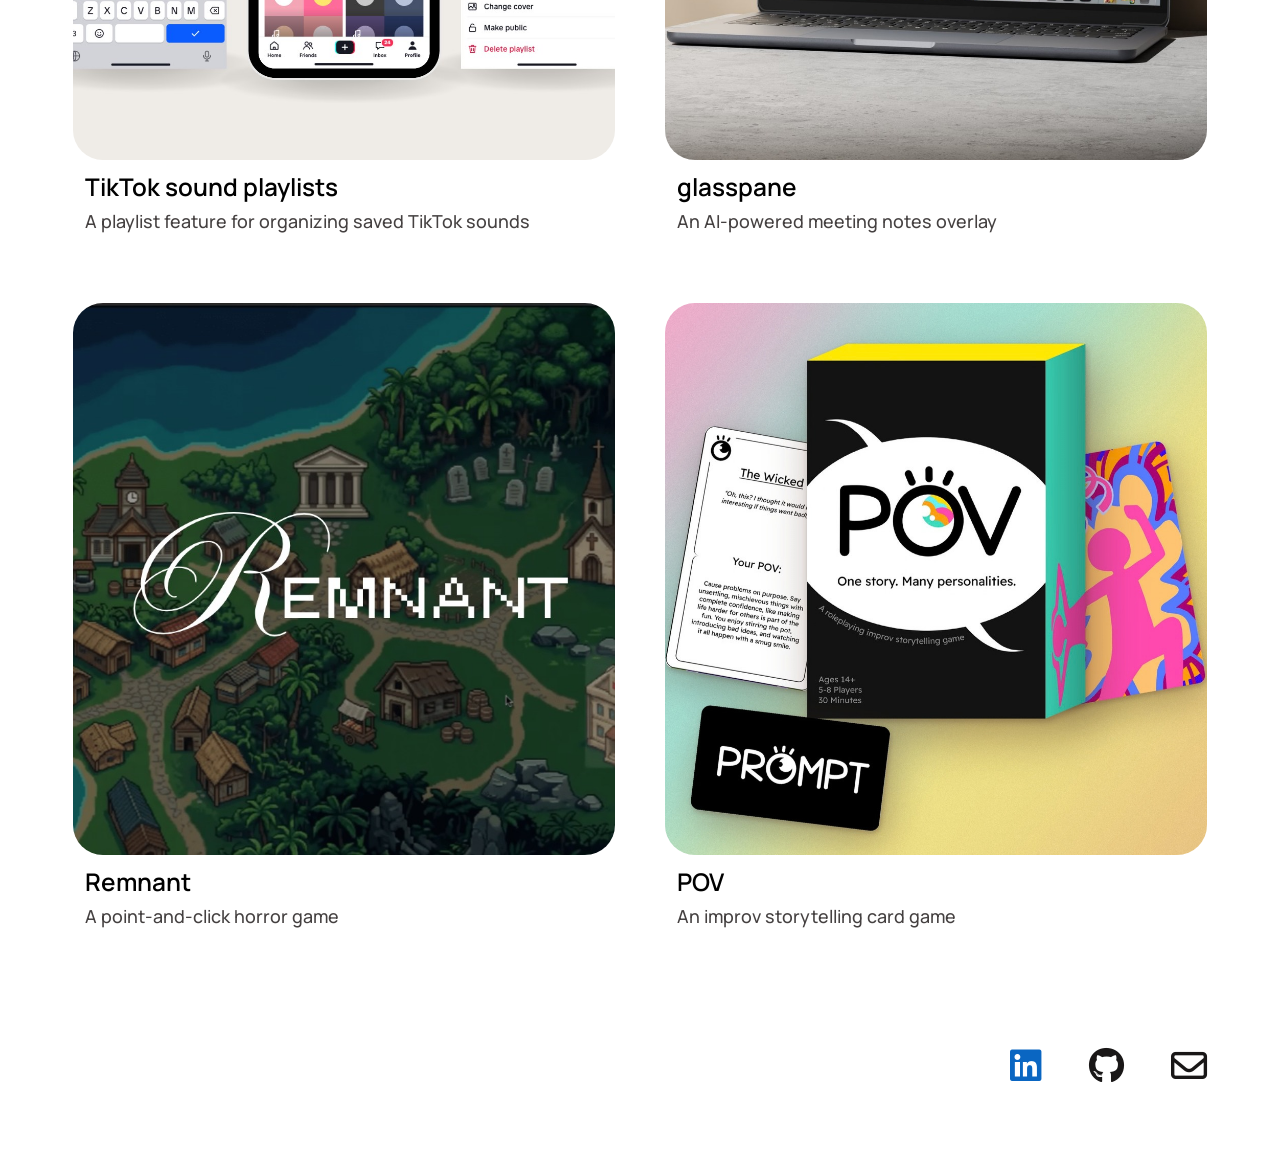
==== commit 0733eb9b: "Update index.html" ====
--- a/index.html
+++ b/index.html
@@ -47,14 +47,14 @@
 
     <section id="projects" class="projects" aria-label="Projects">
       <a class="card" href="projects/duolingo.html">
-        <div class="mockup" style="background-image: url('assets/mockup-duolingo.jpg')" aria-hidden="true"></div>
+        <div class="mockup" style="background-image: url('assets/duolingo-local-hero.png')" aria-hidden="true"></div>
         <div class="card-text">
           <h2>Duolingo Local: regional Spanish lessons</h2>
           <p>A feature concept for learning the everyday expressions native speakers use</p>
         </div>
       </a>
       <a class="card" href="projects/letterboxd.html">
-        <div class="mockup" style="background-image: url('assets/mockup-letterboxd.jpg')" aria-hidden="true"></div>
+        <div class="mockup" style="background-image: url('assets/letterboxd-hero.png')" aria-hidden="true"></div>
         <div class="card-text">
           <h2>Letterboxd context-aware recommendations</h2>
           <p>An AI feature concept for picking a film from your watchlist</p>
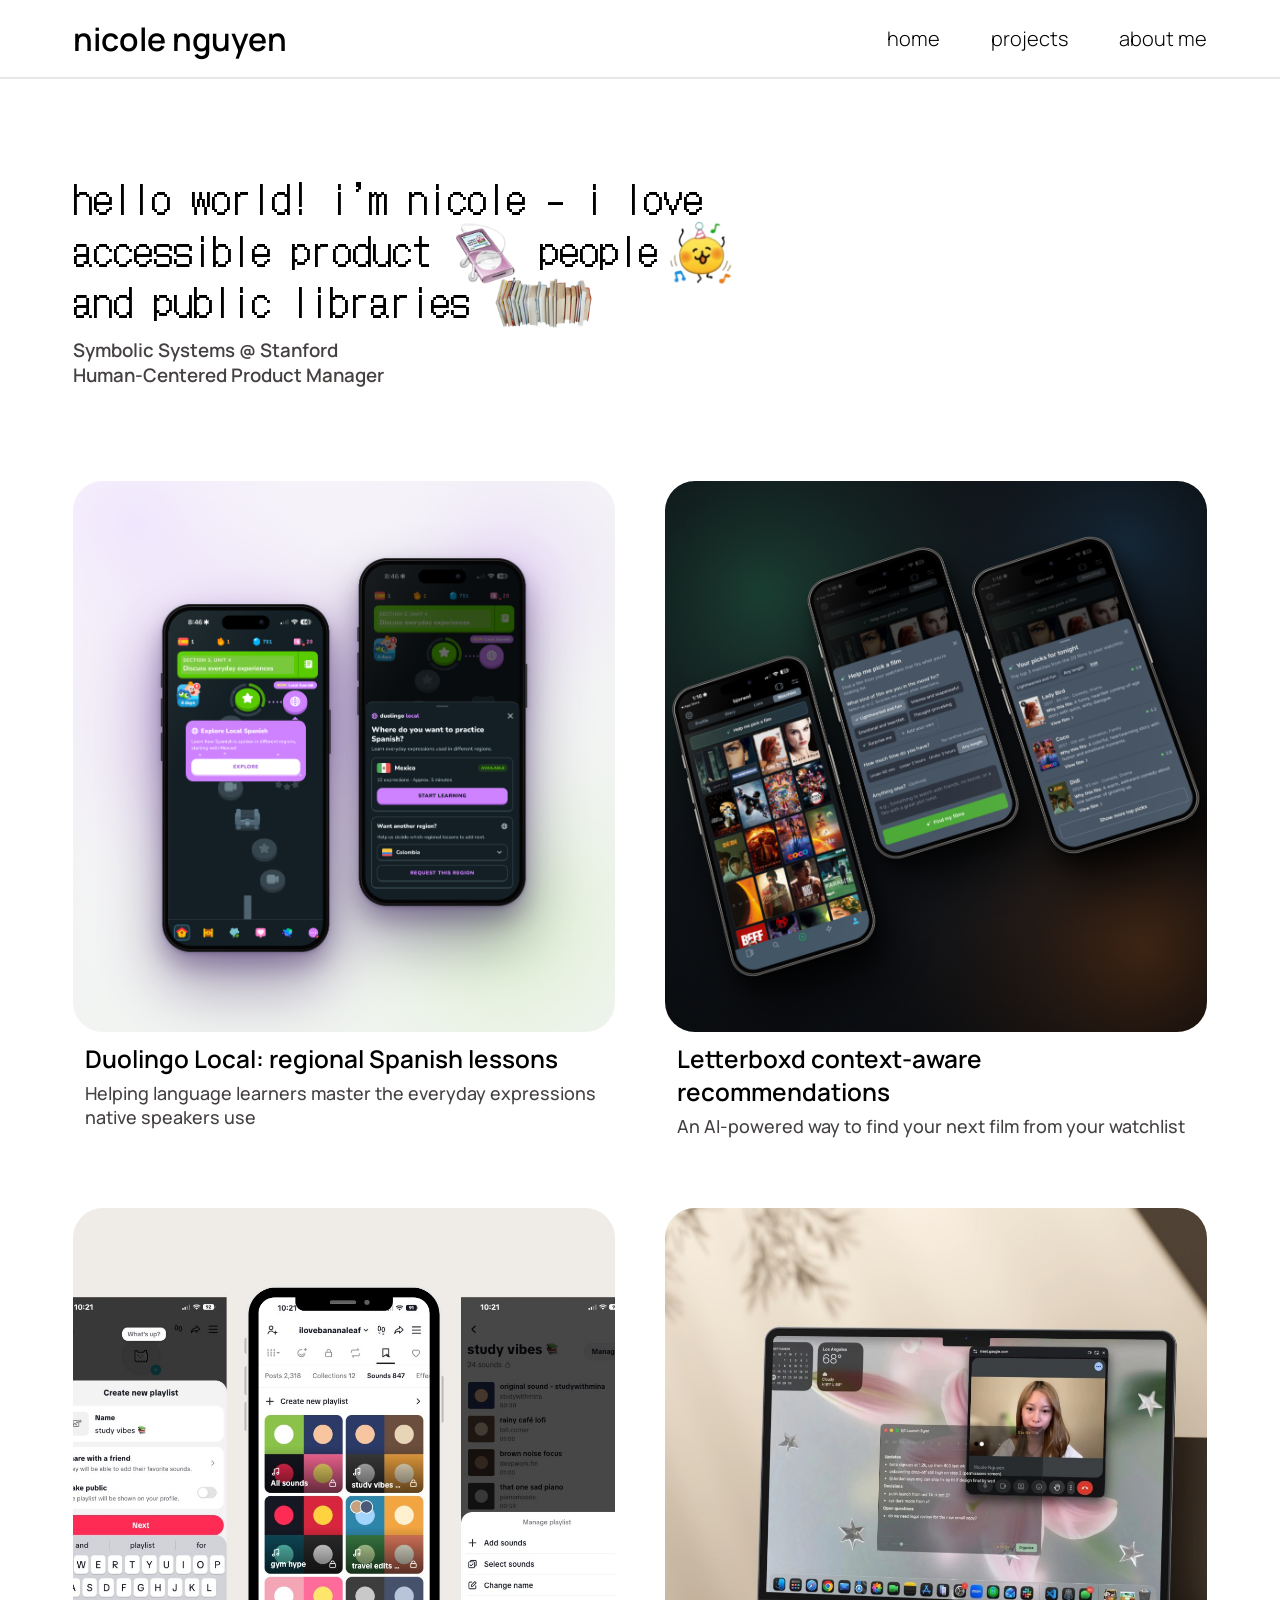
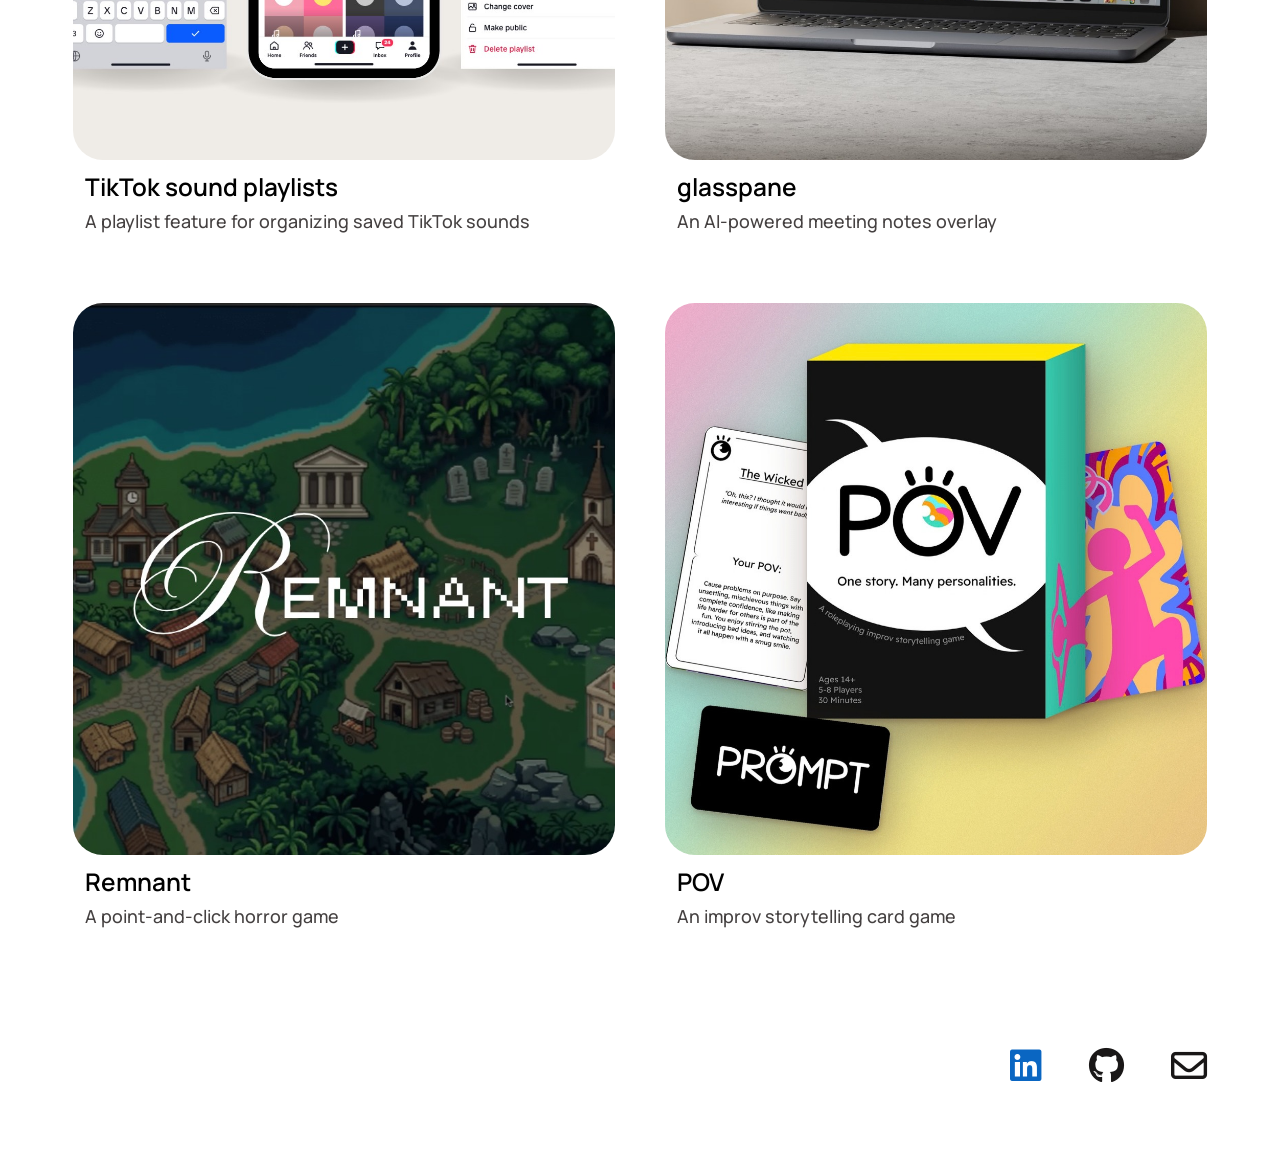
==== commit 453a708c: "Update project descriptions for clarity" ====
--- a/index.html
+++ b/index.html
@@ -50,14 +50,14 @@
         <div class="mockup" style="background-image: url('assets/duolingo-local-hero.png')" aria-hidden="true"></div>
         <div class="card-text">
           <h2>Duolingo Local: regional Spanish lessons</h2>
-          <p>A feature concept for learning the everyday expressions native speakers use</p>
+          <p>Helping language learners master the everyday expressions native speakers use</p>
         </div>
       </a>
       <a class="card" href="projects/letterboxd.html">
         <div class="mockup" style="background-image: url('assets/letterboxd-hero.png')" aria-hidden="true"></div>
         <div class="card-text">
           <h2>Letterboxd context-aware recommendations</h2>
-          <p>An AI feature concept for picking a film from your watchlist</p>
+          <p>An AI-powered way to find your next film from your watchlist</p>
         </div>
       </a>
       <a class="card" href="projects/tiktok.html">
